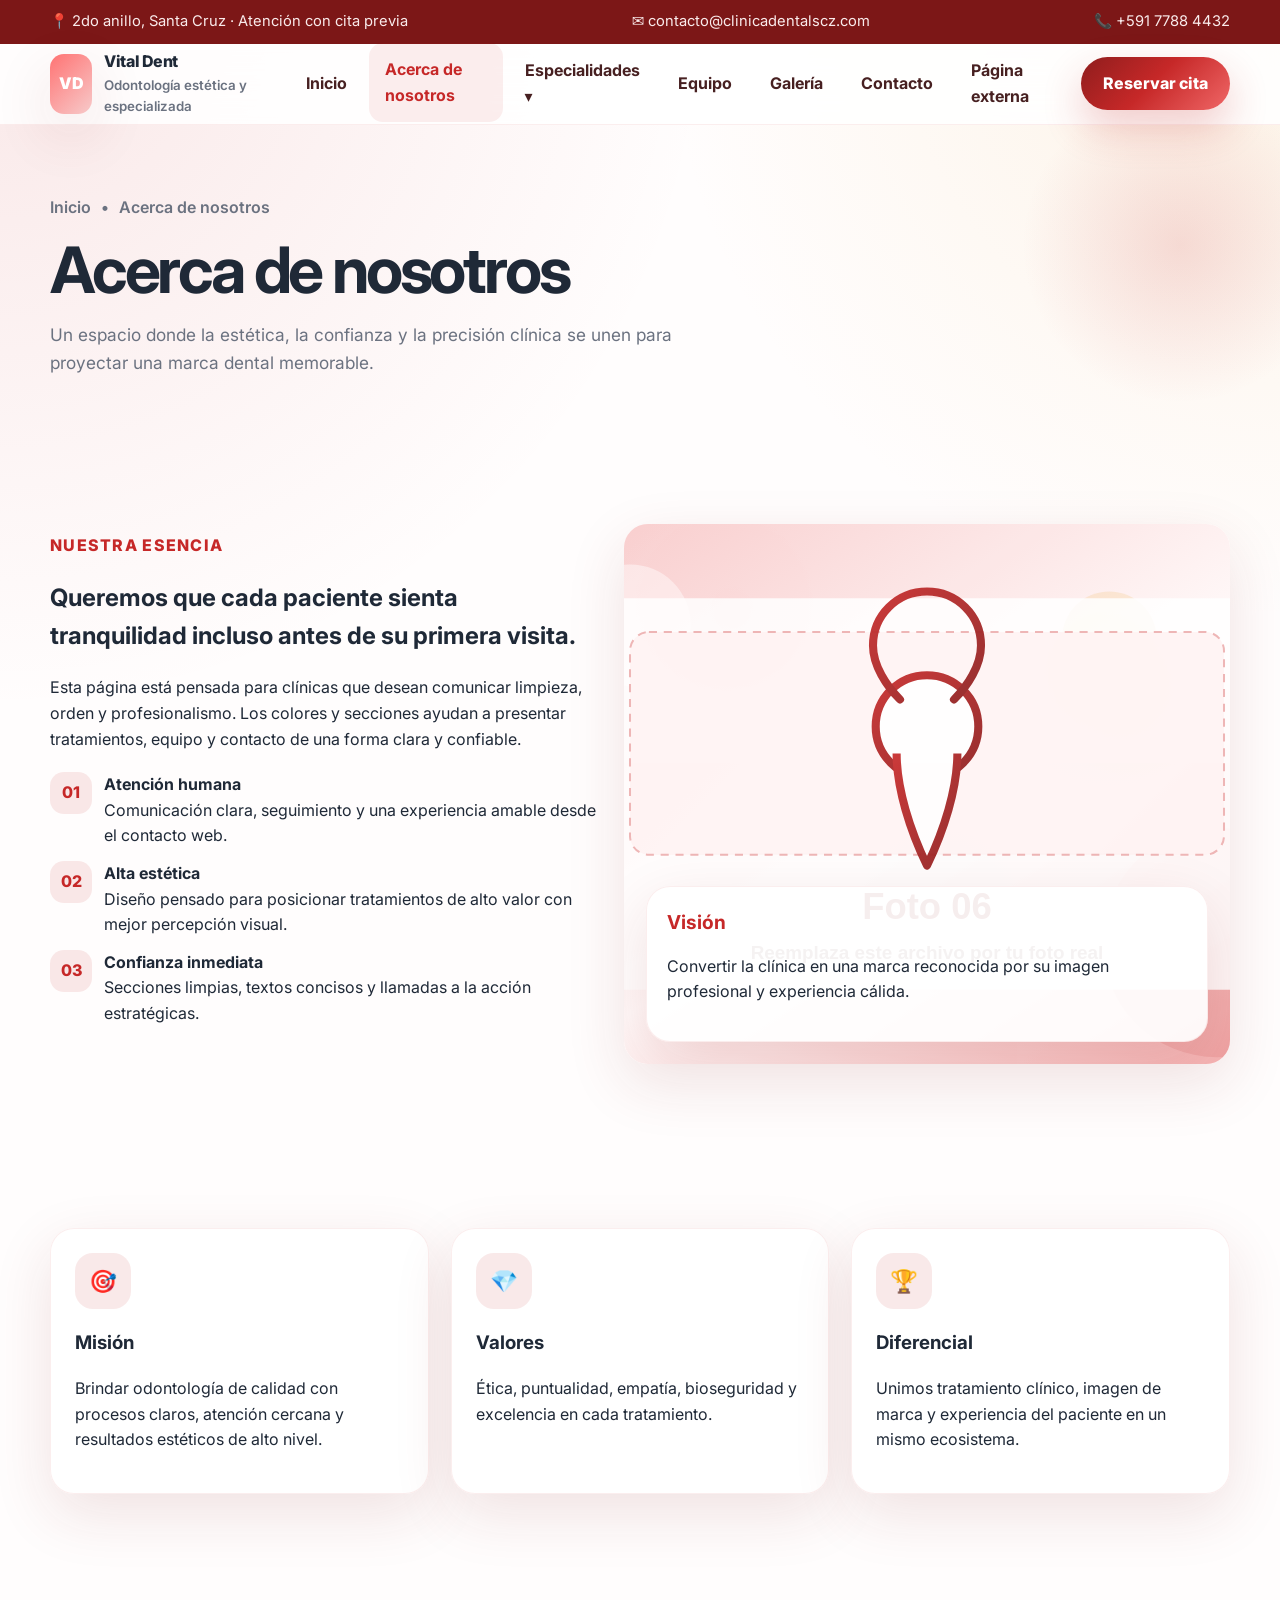
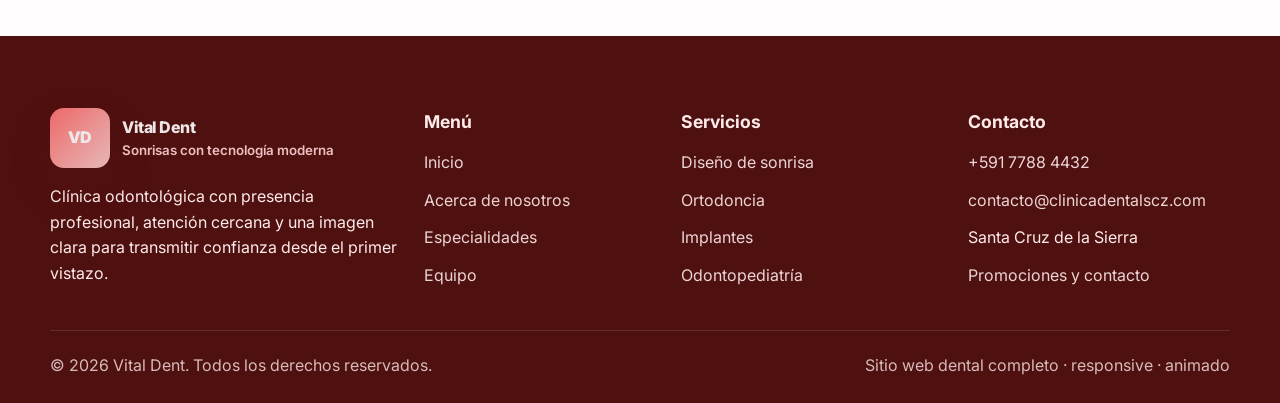
==== acerca.html @ 7fe722c0 "Add files via upload" ====
<!doctype html>
<html lang="es">
<head>
  <meta charset="UTF-8">
  <meta name="viewport" content="width=device-width, initial-scale=1.0">
  <title>Vital Dent | Acerca de nosotros</title>
  <meta name="description" content="Sitio web odontológico profesional con diseño moderno, animaciones, menú desplegable y secciones informativas.">
  <link rel="preconnect" href="https://fonts.googleapis.com">
  <link rel="preconnect" href="https://fonts.gstatic.com" crossorigin>
  <link href="https://fonts.googleapis.com/css2?family=Inter:wght@400;500;600;700;800;900&display=swap" rel="stylesheet">
  <link rel="stylesheet" href="assets/css/styles.css">
</head>
<body>

<!-- Barra superior con dirección, correo y teléfono -->
<header class="topbar">
  <div class="container">
    <div class="topbar-item">📍 2do anillo, Santa Cruz · Atención con cita previa</div>
    <div class="topbar-item">✉️ contacto@clinicadentalscz.com</div>
    <div class="topbar-item">📞 +591 7788 4432</div>
  </div>
</header>

<!-- Menú principal con dropdown de especialidades -->
<nav class="navbar">
  <div class="container">
    <a class="logo" href="index.html">
      <span class="logo-mark">VD</span>
      <span>Vital Dent <small>Odontología estética y especializada</small></span>
    </a>
    <ul class="nav-links" data-nav>
      <li><a href="index.html" class="">Inicio</a></li>
      <li><a href="acerca.html" class="active">Acerca de nosotros</a></li>
      <li class="dropdown">
        <a href="especialidades.html" class="drop-toggle " data-dropdown-toggle>Especialidades ▾</a>
        <div class="dropdown-menu">
          <a href="especialidades.html#estetica">Estética dental</a>
          <a href="especialidades.html#ortodoncia">Ortodoncia</a>
          <a href="especialidades.html#implantologia">Implantología</a>
          <a href="especialidades.html#odontopediatria">Odontopediatría</a>
        </div>
      </li>
      <li><a href="equipo.html" class="">Equipo</a></li>
      <li><a href="galeria.html" class="">Galería</a></li>
      <li><a href="contacto.html" class="">Contacto</a></li>
      <li><a href="externa.html" class="">Página externa</a></li>
    </ul>
    <a class="btn btn-primary nav-cta" href="contacto.html">Reservar cita</a>
    <button class="menu-btn" data-menu-toggle aria-label="Abrir menú" aria-expanded="false">
      <span></span><span></span><span></span>
    </button>
  </div>
</nav>

<!-- Encabezado interno de la página -->
<section class="page-hero">
  <div class="container reveal">
    <div class="breadcrumbs"><span>Inicio</span><span>•</span><span>Acerca de nosotros</span></div>
    <h1>Acerca de nosotros</h1>
    <p>Un espacio donde la estética, la confianza y la precisión clínica se unen para proyectar una marca dental memorable.</p>
  </div>
</section>
<!-- Sección principal de contenido -->
<section class="section">
  <div class="container about-grid">
    <div class="reveal">
      <div class="eyebrow">Nuestra esencia</div>
      <h2>Queremos que cada paciente sienta tranquilidad incluso antes de su primera visita.</h2>
      <p>Esta página está pensada para clínicas que desean comunicar limpieza, orden y profesionalismo. Los colores y secciones ayudan a presentar tratamientos, equipo y contacto de una forma clara y confiable.</p>
      <div class="feature-list">
        <div class="feature-item"><div class="tick">01</div><div><strong>Atención humana</strong><br>Comunicación clara, seguimiento y una experiencia amable desde el contacto web.</div></div>
        <div class="feature-item"><div class="tick">02</div><div><strong>Alta estética</strong><br>Diseño pensado para posicionar tratamientos de alto valor con mejor percepción visual.</div></div>
        <div class="feature-item"><div class="tick">03</div><div><strong>Confianza inmediata</strong><br>Secciones limpias, textos concisos y llamadas a la acción estratégicas.</div></div>
      </div>
    </div>
    <div class="about-visual reveal">
      <div class="about-shape">
        <!-- Aqui cambias la foto 06: puedes poner una foto del consultorio o del equipo -->
        <img src="assets/img/foto-06.svg" alt="aqui foto 6" class="about-photo">
      </div>
      <div class="info-panel">
        <strong style="font-size:1.2rem; color:var(--primary);">Visión</strong>
        <p>Convertir la clínica en una marca reconocida por su imagen profesional y experiencia cálida.</p>
      </div>
    </div>
  </div>
</section>
<!-- Sección principal de contenido -->
<section class="section">
  <div class="container cards-grid">
    <article class="card reveal">
      <div class="icon-bubble">🎯</div>
      <h3>Misión</h3>
      <p>Brindar odontología de calidad con procesos claros, atención cercana y resultados estéticos de alto nivel.</p>
    </article>
    <article class="card reveal">
      <div class="icon-bubble">💎</div>
      <h3>Valores</h3>
      <p>Ética, puntualidad, empatía, bioseguridad y excelencia en cada tratamiento.</p>
    </article>
    <article class="card reveal">
      <div class="icon-bubble">🏆</div>
      <h3>Diferencial</h3>
      <p>Unimos tratamiento clínico, imagen de marca y experiencia del paciente en un mismo ecosistema.</p>
    </article>
  </div>
</section>


<!-- Pie de página con enlaces rápidos y contacto -->
<footer class="footer">
  <div class="container footer-grid">
    <div>
      <a class="logo" href="index.html" style="color:white;">
        <span class="logo-mark">VD</span>
        <span>Vital Dent <small style="color:#ffd3d3;">Sonrisas con tecnología moderna</small></span>
      </a>
      <p>Clínica odontológica con presencia profesional, atención cercana y una imagen clara para transmitir confianza desde el primer vistazo.</p>
    </div>
    <div>
      <h4>Menú</h4>
      <ul>
        <li><a href="index.html">Inicio</a></li>
        <li><a href="acerca.html">Acerca de nosotros</a></li>
        <li><a href="especialidades.html">Especialidades</a></li>
        <li><a href="equipo.html">Equipo</a></li>
      </ul>
    </div>
    <div>
      <h4>Servicios</h4>
      <ul>
        <li><a href="especialidades.html#estetica">Diseño de sonrisa</a></li>
        <li><a href="especialidades.html#ortodoncia">Ortodoncia</a></li>
        <li><a href="especialidades.html#implantologia">Implantes</a></li>
        <li><a href="especialidades.html#odontopediatria">Odontopediatría</a></li>
      </ul>
    </div>
    <div>
      <h4>Contacto</h4>
      <ul>
        <li><a href="tel:+59177884432">+591 7788 4432</a></li>
        <li><a href="mailto:contacto@clinicadentalscz.com">contacto@clinicadentalscz.com</a></li>
        <li>Santa Cruz de la Sierra</li>
        <li><a href="externa.html">Promociones y contacto</a></li>
      </ul>
    </div>
  </div>
  <div class="container footer-note">
    <span>© <span data-year></span> Vital Dent. Todos los derechos reservados.</span>
    <span>Sitio web dental completo · responsive · animado</span>
  </div>
</footer>

<!-- Script de menú móvil, dropdown y animaciones al hacer scroll -->
<script src="assets/js/main.js"></script>

</body>
</html>
---- assets/css/styles.css ----
/* Variables globales de color, sombras y medidas */
:root {
  --primary: #c62828; /* color principal rojo */
  --primary-dark: #8e1d1d; /* rojo más intenso para contraste */
  --secondary: #fff7f7; /* tono suave de apoyo */
  --accent: #f6c7c7; /* tono decorativo para detalles */
  --gold: #f0c27a; /* acento cálido para balance visual */
  --text: #1f2937; /* color base del texto */
  --muted: #6b7280; /* texto secundario */
  --white: #ffffff; /* blanco reutilizable */
  --shadow: 0 20px 60px rgba(131, 36, 36, 0.12); /* sombra principal de tarjetas */
  --radius: 24px; /* radio grande de bordes */
  --radius-sm: 16px; /* radio pequeño de bordes */
  --container: 1180px; /* ancho máximo del contenido */
  --gradient: linear-gradient(135deg, #8f1d1d 0%, #c62828 48%, #f06767 100%); /* degradado principal del sitio */
}

/* Hace que padding y borde no agranden el ancho real */
* { box-sizing: border-box; }
html { scroll-behavior: smooth; }
/* Base global del sitio */
body {
  margin: 0; /* elimina margen por defecto */
  font-family: Inter, ui-sans-serif, system-ui, -apple-system, BlinkMacSystemFont, "Segoe UI", sans-serif; /* define la tipografía general */
  color: var(--text); /* aplica color base del texto */
  background:
    radial-gradient(circle at top right, rgba(240, 194, 122, 0.18), transparent 26%),
    radial-gradient(circle at top left, rgba(198, 40, 40, 0.10), transparent 30%),
    #fffdfd;
  line-height: 1.6; /* mejora la lectura del contenido */
}
img { max-width: 100%; display: block; }
a { color: inherit; text-decoration: none; }
.container { width: min(calc(100% - 32px), var(--container)); margin-inline: auto; }
/* Barra superior con datos rápidos */
.topbar {
  background: #7c1717;
  color: #fff4f4;
  font-size: 0.92rem; /* controla el tamaño del texto */
}
.topbar .container,
.navbar .container,
.hero-grid,
.footer-grid,
.contact-grid,
.about-grid,
.team-grid,
.gallery-grid,
.cards-grid,
.stats-grid,
.specialties-grid,
.pricing-grid,
.external-grid {
  display: grid; /* activa grid para organizar columnas o filas */
}
.topbar .container {
  grid-template-columns: repeat(3, max-content); /* define cuántas columnas usa el grid */
  justify-content: space-between; /* separa los bloques hacia los extremos */
  align-items: center; /* centra elementos verticalmente */
  gap: 18px; /* separación entre elementos */
  padding: 10px 0; /* espacio interno */
}
.topbar-item {
  display: inline-flex; /* flex en línea para iconos y textos */
  align-items: center; /* centra elementos verticalmente */
  gap: 10px; /* separación entre elementos */
  opacity: 0.96; /* controla la transparencia */
}
.badge {
  display: inline-flex; /* flex en línea para iconos y textos */
  align-items: center; /* centra elementos verticalmente */
  gap: 8px; /* separación entre elementos */
  padding: 9px 14px; /* espacio interno */
  border-radius: 999px; /* redondea las esquinas */
  background: rgba(255,255,255,0.18);
  backdrop-filter: blur(8px);
  font-size: 0.88rem; /* controla el tamaño del texto */
}
/* Menú principal fijo arriba */
.navbar {
  position: sticky; /* mantiene el elemento pegado al top */
  top: 0; /* lo pega en la parte superior */
  z-index: 50; /* pone el menú por encima del resto */
  background: rgba(255,255,255,0.88); /* fondo semitransparente del menú */
  backdrop-filter: blur(18px); /* desenfoca el fondo detrás del menú */
  border-bottom: 1px solid rgba(198, 40, 40, 0.08);
}
.navbar .container {
  grid-template-columns: 220px 1fr auto; /* define cuántas columnas usa el grid */
  align-items: center; /* centra elementos verticalmente */
  gap: 20px; /* separación entre elementos */
  min-height: 80px; /* asegura una altura mínima */
}
.logo {
  display: inline-flex; /* flex en línea para iconos y textos */
  align-items: center; /* centra elementos verticalmente */
  gap: 12px; /* separación entre elementos */
  font-weight: 800;
  letter-spacing: -0.03em;
}
.logo-mark {
  width: 60px;
  height: 60px;
  border-radius: 14px; /* redondea las esquinas */
  background: linear-gradient(135deg, #ff7373, #f7caca); /* usa el degradado rojo principal */
  display: grid; /* activa grid para organizar columnas o filas */
  place-items: center;
  color: white;
  font-weight: 900;
  box-shadow: var(--shadow); /* agrega profundidad visual */
}
.logo small { display: block; color: var(--muted); font-weight: 600; letter-spacing: 0; }
.nav-links {
  display: flex; /* activa flex para alinear elementos */
  align-items: center; /* centra elementos verticalmente */
  justify-content: center; /* centra elementos horizontalmente */
  gap: 6px; /* separación entre elementos */
  list-style: none;
  padding: 0; /* espacio interno */
  margin: 0; /* elimina margen por defecto */
}
.nav-links > li { position: relative; }
.nav-links > li > a,
.drop-toggle {
  display: inline-flex; /* flex en línea para iconos y textos */
  align-items: center; /* centra elementos verticalmente */
  gap: 8px; /* separación entre elementos */
  padding: 14px 16px; /* espacio interno */
  border-radius: 14px; /* redondea las esquinas */
  font-weight: 700;
  color: #472021;
  transition: transform .25s ease, background .25s ease, color .25s ease; /* suaviza cambios visuales */
}
.nav-links > li > a:hover,
.drop-toggle:hover,
.nav-links > li > a.active {
  background: rgba(198,40,40,0.08);
  color: var(--primary);
  transform: translateY(-1px); /* mueve o escala elementos */
}
.dropdown-menu {
  position: absolute; /* posiciona el elemento libremente */
  left: 0;
  top: calc(100% + 10px);
  min-width: 250px;
  background: rgba(255,255,255,0.96);
  border: 1px solid rgba(198,40,40,0.08);
  border-radius: 18px; /* redondea las esquinas */
  box-shadow: var(--shadow); /* agrega profundidad visual */
  padding: 12px; /* espacio interno */
  display: none;
}
.dropdown:hover .dropdown-menu,
.dropdown:focus-within .dropdown-menu { display: block; }
.dropdown-menu a {
  display: block; /* convierte el elemento en bloque */
  padding: 12px 14px; /* espacio interno */
  border-radius: 12px; /* redondea las esquinas */
  color: #4b2525;
  font-weight: 600;
}
.dropdown-menu a:hover { background: rgba(198,40,40,0.08); color: var(--primary); }
.btn,
button.btn {
  display: inline-flex; /* flex en línea para iconos y textos */
  align-items: center; /* centra elementos verticalmente */
  justify-content: center; /* centra elementos horizontalmente */
  gap: 10px; /* separación entre elementos */
  border: 0; /* quita el borde por defecto */
  cursor: pointer; /* muestra mano al pasar sobre el botón */
  border-radius: 999px; /* redondea las esquinas */
  padding: 14px 22px; /* espacio interno */
  font-weight: 800;
  transition: transform .25s ease, box-shadow .25s ease, background .25s ease; /* suaviza cambios visuales */
}
.btn:hover { transform: translateY(-2px); }
.btn-primary {
  background: var(--gradient); /* usa el degradado rojo principal */
  color: white;
  box-shadow: 0 18px 40px rgba(198,40,40,0.24); /* agrega profundidad visual */
}
.btn-outline {
  background: white;
  color: var(--primary);
  border: 1px solid rgba(198,40,40,0.16);
}
.menu-btn {
  display: none;
  background: transparent;
  border: 0; /* quita el borde por defecto */
  width: 46px;
  height: 46px;
  border-radius: 14px; /* redondea las esquinas */
}
.menu-btn span {
  display: block; /* convierte el elemento en bloque */
  width: 24px;
  height: 2px;
  background: #641717;
  margin: 5px auto;
  transition: .25s ease; /* suaviza cambios visuales */
}
/* Portada de inicio */
.hero {
  position: relative; /* crea referencia para elementos absolutos */
  overflow: hidden; /* oculta lo que sobresale */
  padding: 58px 0 80px; /* espacio interno */
}
.hero::before {
  content: "";
  position: absolute; /* posiciona el elemento libremente */
  inset: auto -10% -20% auto;
  width: 420px;
  height: 420px;
  background: radial-gradient(circle, rgba(198,40,40,0.16), transparent 70%);
  pointer-events: none;
}
.hero-grid {
  grid-template-columns: 1.08fr .92fr; /* define cuántas columnas usa el grid */
  gap: 36px; /* separación entre elementos */
  align-items: center; /* centra elementos verticalmente */
}
.hero-copy h1,
.page-hero h1 {
  font-size: clamp(2.3rem, 5vw, 4.7rem); /* controla el tamaño del texto */
  line-height: 1.05;
  margin: 16px 0 18px;
  letter-spacing: -0.05em;
}
.eyebrow {
  color: var(--primary);
  font-weight: 800;
  letter-spacing: .08em;
  text-transform: uppercase;
}
.hero-copy p,
.page-hero p {
  color: var(--muted);
  font-size: 1.08rem; /* controla el tamaño del texto */
  max-width: 62ch;
}
.hero-actions {
  display: flex; /* activa flex para alinear elementos */
  flex-wrap: wrap;
  gap: 14px; /* separación entre elementos */
  margin: 28px 0 34px;
}
.mini-reviews {
  display: flex; /* activa flex para alinear elementos */
  flex-wrap: wrap;
  gap: 14px; /* separación entre elementos */
}
.mini-card {
  background: rgba(255,255,255,0.86);
  border: 1px solid rgba(198,40,40,0.08);
  box-shadow: var(--shadow); /* agrega profundidad visual */
  padding: 16px 18px; /* espacio interno */
  border-radius: 18px; /* redondea las esquinas */
  min-width: 180px;
}
.mini-card strong { font-size: 1.2rem; display: block; }
.hero-visual {
  position: relative; /* crea referencia para elementos absolutos */
  min-height: 590px; /* asegura una altura mínima */
}
.visual-card,
.floating-card,
.info-panel,
.card,
.contact-card,
.team-card,
.gallery-card,
.price-card,
.external-card {
  background: rgba(255,255,255,0.92);
  border: 1px solid rgba(198,40,40,0.08);
  box-shadow: var(--shadow); /* agrega profundidad visual */
  border-radius: var(--radius); /* redondea las esquinas */
}
/* Tarjeta grande de la imagen principal */
.visual-card {
  position: absolute; /* posiciona el elemento libremente */
  inset: 44px 0 0 52px;
  overflow: hidden; /* oculta lo que sobresale */
}
/* Fondo de la imagen principal */
.mock-photo {
  width: 100%; /* ocupa todo el ancho disponible */
  height: 100%; /* ocupa toda la altura disponible */
  min-height: 520px; /* asegura una altura mínima */
  background:
   linear-gradient(180deg, rgba(255,255,255,.16), rgba(255,255,255,0)),
   radial-gradient(circle at 20% 18%, rgba(255,255,255,.8), transparent 20%),
   linear-gradient(135deg, #fbd9d9 0%, #fff 45%, #f8b6b6 100%);
  position: relative; /* crea referencia para elementos absolutos */
}
.mock-photo::before,
.mock-photo::after {
  content: "";
  position: absolute; /* posiciona el elemento libremente */
  border-radius: 50%; /* redondea las esquinas */
  background: rgba(198, 40, 40, 0.11);
}
.mock-photo::before { width: 180px; height: 180px; top: 52px; left: 48px; }
.mock-photo::after { width: 280px; height: 280px; right: 20px; bottom: 10px; }
.hero-photo {
  position: absolute; /* posiciona el elemento libremente */
  inset: 0;
  width: 100%; /* ocupa todo el ancho disponible */
  height: 100%; /* ocupa toda la altura disponible */
  object-fit: cover; /* recorta la imagen sin deformarla */
  filter: saturate(1.02) contrast(1.02);
}
.about-photo,
.image-top img {
  position: absolute; /* posiciona el elemento libremente */
  inset: 0;
  width: 100%; /* ocupa todo el ancho disponible */
  height: 100%; /* ocupa toda la altura disponible */
  object-fit: cover; /* recorta la imagen sin deformarla */
}
.about-photo {
  opacity: 0.96; /* controla la transparencia */
}
.image-top img {
  z-index: 1;
}
.image-top::before,
.image-top::after {
  z-index: 2;
}

.floating-card {
  position: absolute; /* posiciona el elemento libremente */
  padding: 18px; /* espacio interno */
  animation: float 4.8s ease-in-out infinite;
}
.floating-card.top-right { right: 10px; top: 10px; width: 220px; }
.floating-card.bottom-left { left: 0; bottom: 16px; width: 250px; animation-delay: -2s; }
.floating-card strong { display: block; margin-bottom: 6px; color: var(--primary); }
/* Espaciado general entre secciones */
.section {
  padding: 82px 0; /* espacio interno */
}
.section-head {
  text-align: center;
  max-width: 780px;
  margin: 0 auto 34px;
}
.section-head h2 { font-size: clamp(1.8rem, 3vw, 3rem); line-height: 1.08; margin: 10px 0 14px; letter-spacing: -0.04em; }
.section-head p { color: var(--muted); }
.cards-grid {
  grid-template-columns: repeat(3, minmax(0, 1fr)); /* define cuántas columnas usa el grid */
  gap: 22px; /* separación entre elementos */
}
.card {
  padding: 24px; /* espacio interno */
  transition: transform .28s ease, box-shadow .28s ease; /* suaviza cambios visuales */
}
.card:hover,
.team-card:hover,
.gallery-card:hover,
.price-card:hover,
.contact-card:hover,
.external-card:hover {
  transform: translateY(-8px); /* mueve o escala elementos */
  box-shadow: 0 22px 60px rgba(131, 36, 36, 0.17); /* agrega profundidad visual */
}
.icon-bubble {
  width: 56px;
  height: 56px;
  display: grid; /* activa grid para organizar columnas o filas */
  place-items: center;
  border-radius: 18px; /* redondea las esquinas */
  background: rgba(198,40,40,0.1);
  color: var(--primary);
  font-size: 1.4rem; /* controla el tamaño del texto */
  margin-bottom: 16px;
}
.stats {
  padding-top: 0;
}
.stats-grid {
  display: flex;
  flex-wrap: wrap;
  justify-content: center; /* centra horizontalmente */
  gap: 18px;
}
.stat {
  width: 240px; /* ancho fijo o semi fijo de cada tarjeta */
  padding: 26px;
  text-align: center;
  background: white;
  border-radius: 22px;
  border: 1px solid rgba(198,40,40,.08);
  box-shadow: var(--shadow);
}
.stat strong { font-size: clamp(1.8rem, 4vw, 2.7rem); color: var(--primary); display: block; }
.about-grid {
  grid-template-columns: .95fr 1.05fr; /* define cuántas columnas usa el grid */
  gap: 26px; /* separación entre elementos */
  align-items: center; /* centra elementos verticalmente */
}
/* Bloque visual de la sección nosotros */
.about-visual {
  position: relative; /* crea referencia para elementos absolutos */
  min-height: 540px; /* asegura una altura mínima */
  border-radius: var(--radius); /* redondea las esquinas */
  overflow: hidden; /* oculta lo que sobresale */
  background: linear-gradient(135deg, #ffe7e7 0%, #fff 58%, #ffd8d8 100%);
  box-shadow: var(--shadow); /* agrega profundidad visual */
}
.about-shape {
  position: absolute; /* posiciona el elemento libremente */
  inset: 0;
  background:
    radial-gradient(circle at 18% 16%, rgba(198,40,40,.18), transparent 15%),
    radial-gradient(circle at 80% 28%, rgba(240,194,122,.33), transparent 18%),
    radial-gradient(circle at 52% 72%, rgba(198,40,40,.10), transparent 17%);
}
.info-panel {
  position: absolute; /* posiciona el elemento libremente */
  left: 22px;
  right: 22px;
  bottom: 22px;
  padding: 20px; /* espacio interno */
}
.feature-list {
  display: grid; /* activa grid para organizar columnas o filas */
  gap: 12px; /* separación entre elementos */
  margin: 20px 0 28px;
}
.feature-item {
  display: grid; /* activa grid para organizar columnas o filas */
  grid-template-columns: 42px 1fr; /* define cuántas columnas usa el grid */
  gap: 12px; /* separación entre elementos */
  align-items: start;
}
.tick {
  width: 42px;
  height: 42px;
  border-radius: 14px; /* redondea las esquinas */
  display: grid; /* activa grid para organizar columnas o filas */
  place-items: center;
  background: rgba(198,40,40,0.1);
  color: var(--primary);
  font-weight: 800;
}
.team-grid,
.gallery-grid,
.specialties-grid,
.pricing-grid,
.external-grid {
  grid-template-columns: repeat(3, minmax(0, 1fr)); /* define cuántas columnas usa el grid */
  gap: 22px; /* separación entre elementos */
}
.team-card,
.gallery-card,
.price-card,
.contact-card,
.external-card {
  overflow: hidden; /* oculta lo que sobresale */
}
/* Área superior para las fotos de cards */
.image-top {
  height: 240px;
  background: linear-gradient(135deg, #f6b0b0, #fff0f0 40%, #ffd9d9);
  position: relative; /* crea referencia para elementos absolutos */
}
.image-top::before,
.image-top::after {
  content: "";
  position: absolute; /* posiciona el elemento libremente */
  border-radius: 50%; /* redondea las esquinas */
}
.image-top::before { width: 120px; height: 120px; background: rgba(255,255,255,0.5); left: 20px; top: 20px; }
.image-top::after { width: 180px; height: 180px; background: rgba(198,40,40,0.12); right: 12px; bottom: -20px; }
.image-top .emoji {
  position: absolute; /* posiciona el elemento libremente */
  inset: 50% auto auto 50%;
  transform: translate(-50%, -50%); /* mueve o escala elementos */
  font-size: 5rem; /* controla el tamaño del texto */
}
.team-content,
.gallery-content,
.price-content,
.contact-content,
.external-content { padding: 24px; }
.tag-row {
  display: flex; /* activa flex para alinear elementos */
  flex-wrap: wrap;
  gap: 8px; /* separación entre elementos */
  margin-top: 12px;
}
.tag {
  padding: 8px 12px; /* espacio interno */
  border-radius: 999px; /* redondea las esquinas */
  background: rgba(198,40,40,0.09);
  color: var(--primary);
  font-size: 0.88rem; /* controla el tamaño del texto */
  font-weight: 700;
}
.gallery-card .image-top { height: 280px; }
.gallery-card:nth-child(2n) .image-top { background: linear-gradient(135deg, #ffd6d6, #fff, #ffefef); }
.gallery-card:nth-child(3n) .image-top { background: linear-gradient(135deg, #fff3e0, #fff, #ffe0e0); }
/* Divide formulario y mapa en dos columnas */
.contact-grid { grid-template-columns: .95fr 1.05fr; gap: 24px; }
.contact-card { padding: 28px; }
.contact-list { display: grid; gap: 16px; margin: 24px 0; }
.contact-item { display: grid; grid-template-columns: 52px 1fr; gap: 14px; align-items: center; }
.map-embed {
  border: 0; /* quita el borde por defecto */
  width: 100%; /* ocupa todo el ancho disponible */
  min-height: 100%; /* asegura una altura mínima */
  border-radius: var(--radius); /* redondea las esquinas */
  box-shadow: var(--shadow); /* agrega profundidad visual */
}
.form-grid {
  display: grid; /* activa grid para organizar columnas o filas */
  grid-template-columns: 1fr 1fr; /* define cuántas columnas usa el grid */
  gap: 14px; /* separación entre elementos */
}
.form-grid .full { grid-column: 1 / -1; }
.input {
  width: 100%; /* ocupa todo el ancho disponible */
  border: 1px solid rgba(198,40,40,0.14);
  border-radius: 16px; /* redondea las esquinas */
  padding: 15px 16px; /* espacio interno */
  font: inherit;
  background: white;
}
.input:focus {
  outline: none;
  border-color: rgba(198,40,40,0.52);
  box-shadow: 0 0 0 4px rgba(198,40,40,0.1); /* agrega profundidad visual */
}
/* Encabezado de páginas internas */
.page-hero {
  padding: 70px 0 48px; /* espacio interno */
  position: relative; /* crea referencia para elementos absolutos */
  overflow: hidden; /* oculta lo que sobresale */
}
.page-hero::after {
  content: "";
  position: absolute; /* posiciona el elemento libremente */
  width: 320px;
  height: 320px;
  right: -60px;
  top: -40px;
  border-radius: 50%; /* redondea las esquinas */
  background: radial-gradient(circle, rgba(198,40,40,.14), transparent 70%);
}
.breadcrumbs {
  display: flex; /* activa flex para alinear elementos */
  gap: 10px; /* separación entre elementos */
  flex-wrap: wrap;
  color: var(--muted);
  font-weight: 600;
}
/* Pie de página */
.footer {
  padding: 72px 0 24px; /* espacio interno */
  background: #4f1010;
  color: #ffeaea;
  margin-top: 60px;
}
.footer-grid {
  grid-template-columns: 1.2fr .8fr .9fr .9fr; /* define cuántas columnas usa el grid */
  gap: 24px; /* separación entre elementos */
}
.footer h4 { margin: 0 0 14px; font-size: 1.1rem; }
.footer a { color: #ffeaea; opacity: .9; }
.footer a:hover { opacity: 1; color: white; }
.footer ul { list-style: none; padding: 0; margin: 0; display: grid; gap: 12px; }
.footer-note {
  margin-top: 28px;
  padding-top: 22px;
  border-top: 1px solid rgba(255,255,255,0.12);
  color: rgba(255,234,234,0.78);
  display: flex; /* activa flex para alinear elementos */
  justify-content: space-between; /* separa los bloques hacia los extremos */
  gap: 14px; /* separación entre elementos */
  flex-wrap: wrap;
}
/* Estado inicial antes de animar al hacer scroll */
.reveal {
  opacity: 0; /* controla la transparencia */
  transform: translateY(28px); /* mueve o escala elementos */
  transition: opacity .7s ease, transform .7s ease; /* suaviza cambios visuales */
}
.reveal.visible {
  opacity: 1; /* controla la transparencia */
  transform: translateY(0); /* mueve o escala elementos */
}
@keyframes float {
  0%,100% { transform: translateY(0); }
  50% { transform: translateY(-12px); }
}
/* Ajustes para tablet y pantallas medianas */
@media (max-width: 1040px) {
  .hero-grid,
  .about-grid,
  .contact-grid,
  .footer-grid,
  .cards-grid,
  .stats-grid,
  .team-grid,
  .gallery-grid,
  .specialties-grid,
  .pricing-grid,
  .external-grid {
    grid-template-columns: 1fr 1fr; /* define cuántas columnas usa el grid */
  }
  .hero-grid,
  .about-grid,
  .contact-grid { grid-template-columns: 1fr; }
  .hero-visual { min-height: 520px; }
  .visual-card { inset: 34px 20px 0 20px; }
  .navbar .container {
    grid-template-columns: 1fr auto auto; /* define cuántas columnas usa el grid */
  }
  .nav-links {
    position: fixed; /* fija el elemento a la ventana */
    top: 80px;
    left: 16px;
    right: 16px;
    background: rgba(255,255,255,0.98);
    border: 1px solid rgba(198,40,40,.08);
    border-radius: 22px; /* redondea las esquinas */
    box-shadow: var(--shadow); /* agrega profundidad visual */
    flex-direction: column;
    align-items: stretch;
    padding: 16px; /* espacio interno */
    display: none;
  }
  .nav-links.open { display: flex; }
  .nav-links > li > a,
  .drop-toggle { width: 100%; justify-content: space-between; }
  .dropdown-menu {
    position: static;
    display: none;
    box-shadow: none; /* agrega profundidad visual */
    border: 0; /* quita el borde por defecto */
    background: rgba(198,40,40,0.04);
    margin-top: 8px;
  }
  .dropdown.open .dropdown-menu { display: block; }
  .menu-btn { display: inline-block; }
  .nav-cta { display: none; }
}
/* Ajustes para celular */
@media (max-width: 700px) {
  .topbar .container { grid-template-columns: 1fr; justify-content: start; }
  .cards-grid,
  .stats-grid,
  .team-grid,
  .gallery-grid,
  .specialties-grid,
  .pricing-grid,
  .external-grid,
  .footer-grid,
  .form-grid { grid-template-columns: 1fr; }
  .hero { padding-top: 36px; }
  .hero-copy h1,
  .page-hero h1 { font-size: clamp(2rem, 10vw, 3rem); }
  .hero-visual { min-height: 460px; }
  .floating-card.top-right,
  .floating-card.bottom-left { width: 200px; }
}
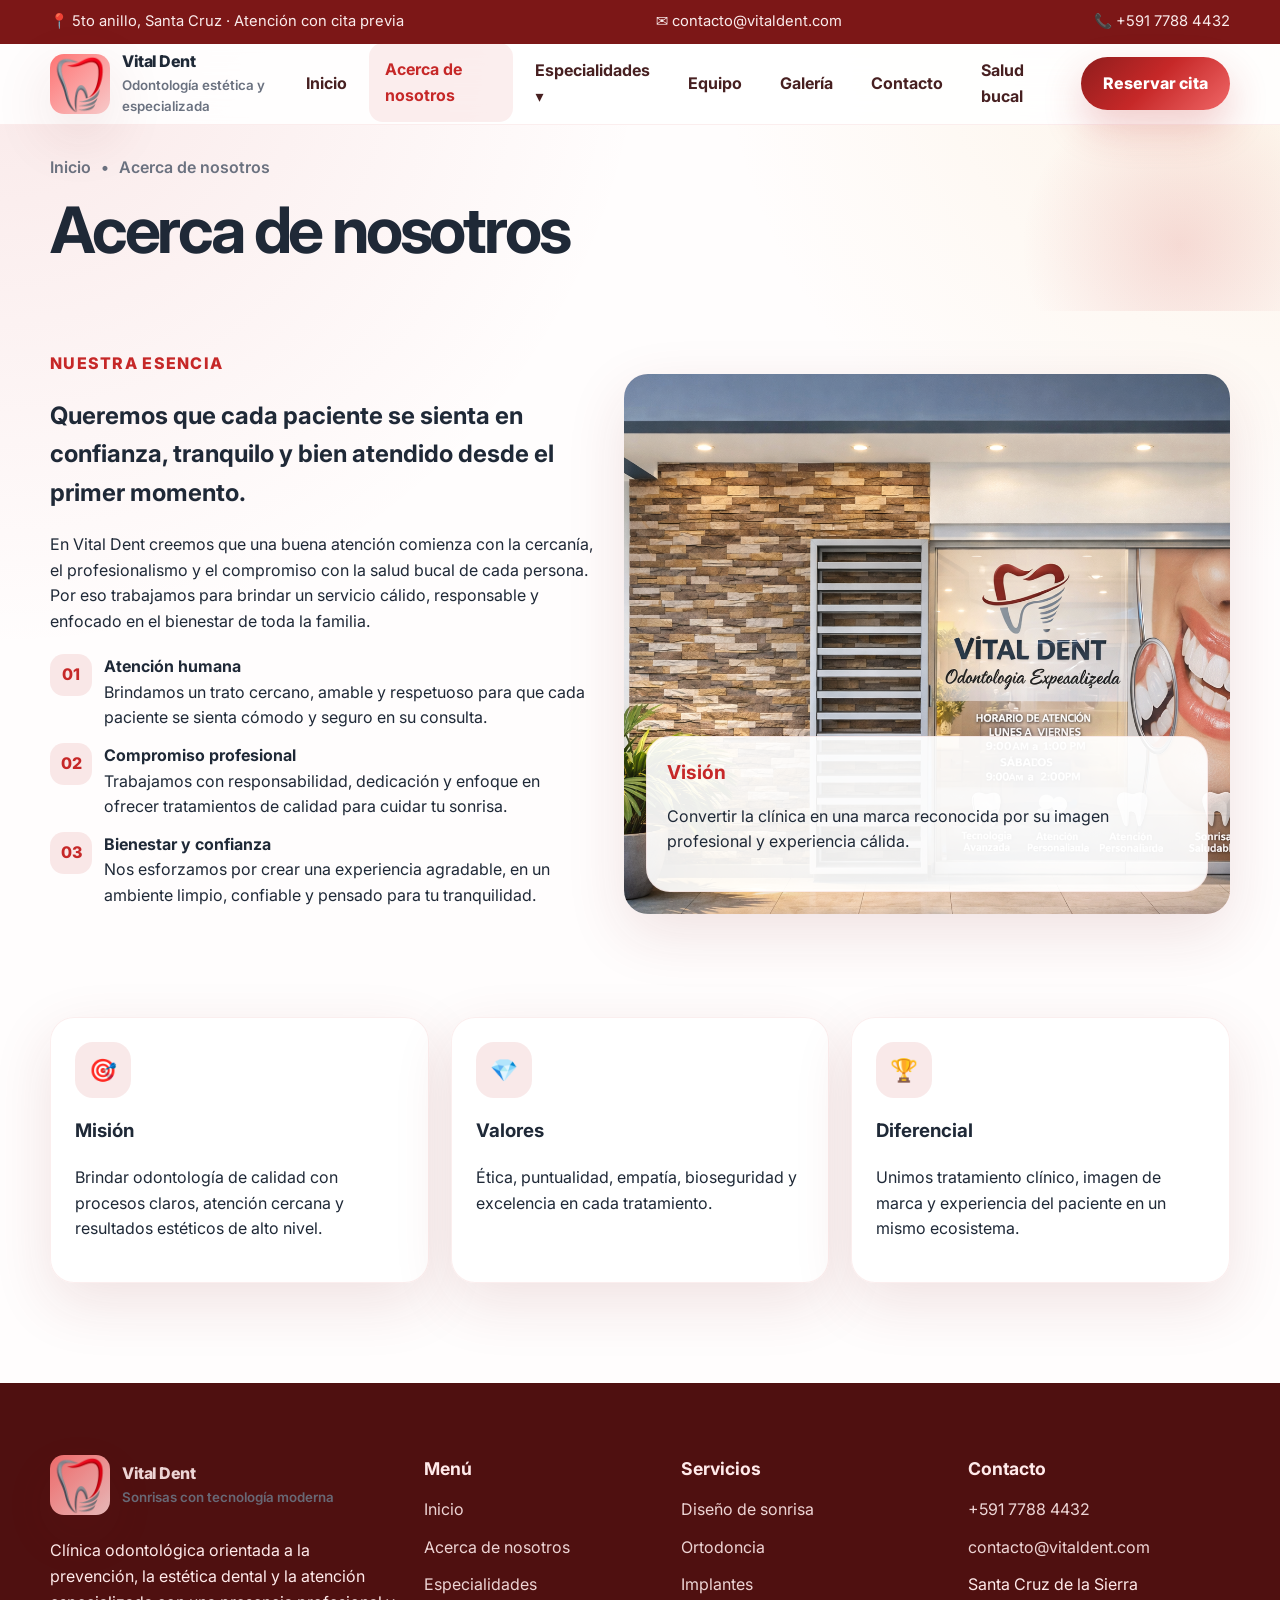
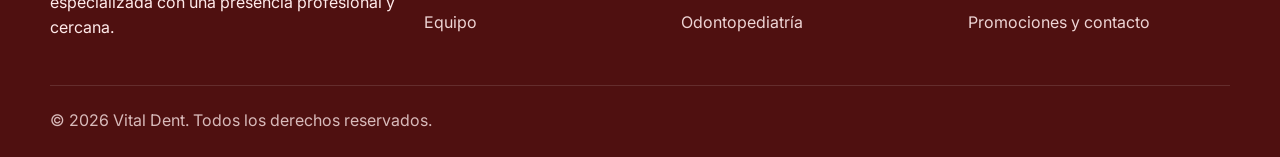
==== commit 76f01ad7: "Add files via upload" ====
--- a/acerca.html
+++ b/acerca.html
@@ -4,7 +4,7 @@
   <meta charset="UTF-8">
   <meta name="viewport" content="width=device-width, initial-scale=1.0">
   <title>Vital Dent | Acerca de nosotros</title>
-  <meta name="description" content="Sitio web odontológico profesional con diseño moderno, animaciones, menú desplegable y secciones informativas.">
+  <meta name="description" content="Sitio web odontológico">
   <link rel="preconnect" href="https://fonts.googleapis.com">
   <link rel="preconnect" href="https://fonts.gstatic.com" crossorigin>
   <link href="https://fonts.googleapis.com/css2?family=Inter:wght@400;500;600;700;800;900&display=swap" rel="stylesheet">
@@ -15,8 +15,8 @@
 <!-- Barra superior con dirección, correo y teléfono -->
 <header class="topbar">
   <div class="container">
-    <div class="topbar-item">📍 2do anillo, Santa Cruz · Atención con cita previa</div>
-    <div class="topbar-item">✉️ contacto@clinicadentalscz.com</div>
+    <div class="topbar-item">📍 5to anillo, Santa Cruz · Atención con cita previa</div>
+    <div class="topbar-item">✉️ contacto@vitaldent.com</div>
     <div class="topbar-item">📞 +591 7788 4432</div>
   </div>
 </header>
@@ -25,7 +25,7 @@
 <nav class="navbar">
   <div class="container">
     <a class="logo" href="index.html">
-      <span class="logo-mark">VD</span>
+      <img src="assets/img/logo.png" alt="Vital Dent" class="logo-mark">
       <span>Vital Dent <small>Odontología estética y especializada</small></span>
     </a>
     <ul class="nav-links" data-nav>
@@ -43,7 +43,7 @@
       <li><a href="equipo.html" class="">Equipo</a></li>
       <li><a href="galeria.html" class="">Galería</a></li>
       <li><a href="contacto.html" class="">Contacto</a></li>
-      <li><a href="externa.html" class="">Página externa</a></li>
+      <li><a href="https://www.who.int/health-topics/oral-health" class="">Salud bucal</a></li>
     </ul>
     <a class="btn btn-primary nav-cta" href="contacto.html">Reservar cita</a>
     <button class="menu-btn" data-menu-toggle aria-label="Abrir menú" aria-expanded="false">
@@ -57,7 +57,6 @@
   <div class="container reveal">
     <div class="breadcrumbs"><span>Inicio</span><span>•</span><span>Acerca de nosotros</span></div>
     <h1>Acerca de nosotros</h1>
-    <p>Un espacio donde la estética, la confianza y la precisión clínica se unen para proyectar una marca dental memorable.</p>
   </div>
 </section>
 <!-- Sección principal de contenido -->
@@ -65,21 +64,33 @@
   <div class="container about-grid">
     <div class="reveal">
       <div class="eyebrow">Nuestra esencia</div>
-      <h2>Queremos que cada paciente sienta tranquilidad incluso antes de su primera visita.</h2>
-      <p>Esta página está pensada para clínicas que desean comunicar limpieza, orden y profesionalismo. Los colores y secciones ayudan a presentar tratamientos, equipo y contacto de una forma clara y confiable.</p>
+      <h2>Queremos que cada paciente se sienta en confianza, tranquilo y bien atendido desde el primer momento.</h2>
+      <p>En Vital Dent creemos que una buena atención comienza con la cercanía, el profesionalismo y el compromiso con la salud bucal de cada persona. Por eso trabajamos para brindar un servicio cálido, responsable y enfocado en el bienestar de toda la familia.</p>
+
       <div class="feature-list">
-        <div class="feature-item"><div class="tick">01</div><div><strong>Atención humana</strong><br>Comunicación clara, seguimiento y una experiencia amable desde el contacto web.</div></div>
-        <div class="feature-item"><div class="tick">02</div><div><strong>Alta estética</strong><br>Diseño pensado para posicionar tratamientos de alto valor con mejor percepción visual.</div></div>
-        <div class="feature-item"><div class="tick">03</div><div><strong>Confianza inmediata</strong><br>Secciones limpias, textos concisos y llamadas a la acción estratégicas.</div></div>
+        <div class="feature-item">
+          <div class="tick">01</div>
+          <div><strong>Atención humana</strong><br>Brindamos un trato cercano, amable y respetuoso para que cada paciente se sienta cómodo y seguro en su consulta.</div>
+        </div>
+
+        <div class="feature-item">
+          <div class="tick">02</div>
+          <div><strong>Compromiso profesional</strong><br>Trabajamos con responsabilidad, dedicación y enfoque en ofrecer tratamientos de calidad para cuidar tu sonrisa.</div>
+        </div>
+
+        <div class="feature-item">
+          <div class="tick">03</div>
+          <div><strong>Bienestar y confianza</strong><br>Nos esforzamos por crear una experiencia agradable, en un ambiente limpio, confiable y pensado para tu tranquilidad.</div>
+        </div>
       </div>
     </div>
     <div class="about-visual reveal">
       <div class="about-shape">
-        <!-- Aqui cambias la foto 06: puedes poner una foto del consultorio o del equipo -->
-        <img src="assets/img/foto-06.svg" alt="aqui foto 6" class="about-photo">
+        <!-- foto6 -->
+        <img src="assets/img/foto6.png" alt="aqui foto 6" class="about-photo">
       </div>
       <div class="info-panel">
-        <strong style="font-size:1.2rem; color:var(--primary);">Visión</strong>
+        <strong class="info-title">Visión</strong>
         <p>Convertir la clínica en una marca reconocida por su imagen profesional y experiencia cálida.</p>
       </div>
     </div>
@@ -111,11 +122,11 @@
 <footer class="footer">
   <div class="container footer-grid">
     <div>
-      <a class="logo" href="index.html" style="color:white;">
-        <span class="logo-mark">VD</span>
-        <span>Vital Dent <small style="color:#ffd3d3;">Sonrisas con tecnología moderna</small></span>
+      <a class="logo footer-logo" href="index.html">
+        <img src="assets/img/logo.png" alt="Vital Dent" class="logo-mark">
+        <span>Vital Dent <small class="footer-logo-sub">Sonrisas con tecnología moderna</small></span>
       </a>
-      <p>Clínica odontológica con presencia profesional, atención cercana y una imagen clara para transmitir confianza desde el primer vistazo.</p>
+      <p>Clínica odontológica orientada a la prevención, la estética dental y la atención especializada con una presencia profesional y cercana.</p>
     </div>
     <div>
       <h4>Menú</h4>
@@ -139,7 +150,7 @@
       <h4>Contacto</h4>
       <ul>
         <li><a href="tel:+59177884432">+591 7788 4432</a></li>
-        <li><a href="mailto:contacto@clinicadentalscz.com">contacto@clinicadentalscz.com</a></li>
+        <li><a href="mailto:contacto@clinicadentalscz.com">contacto@vitaldent.com</a></li>
         <li>Santa Cruz de la Sierra</li>
         <li><a href="externa.html">Promociones y contacto</a></li>
       </ul>
@@ -147,7 +158,6 @@
   </div>
   <div class="container footer-note">
     <span>© <span data-year></span> Vital Dent. Todos los derechos reservados.</span>
-    <span>Sitio web dental completo · responsive · animado</span>
   </div>
 </footer>
 
--- a/assets/css/styles.css
+++ b/assets/css/styles.css
@@ -29,6 +29,12 @@
     #fffdfd;
   line-height: 1.6; /* mejora la lectura del contenido */
 }
+
+.info-title {
+  font-size: 1.2rem;
+  color: var(--primary);
+}
+
 img { max-width: 100%; display: block; }
 a { color: inherit; text-decoration: none; }
 .container { width: min(calc(100% - 32px), var(--container)); margin-inline: auto; }
@@ -340,7 +346,7 @@
 .floating-card strong { display: block; margin-bottom: 6px; color: var(--primary); }
 /* Espaciado general entre secciones */
 .section {
-  padding: 82px 0; /* espacio interno */
+  padding: 40px 0; /* espacio interno */
 }
 .section-head {
   text-align: center;
@@ -521,6 +527,14 @@
   gap: 14px; /* separación entre elementos */
 }
 .form-grid .full { grid-column: 1 / -1; }
+
+.form-label {
+  display: block;
+  margin-bottom: 8px;
+  font-weight: 700;
+  color: var(--text);
+}
+
 .input {
   width: 100%; /* ocupa todo el ancho disponible */
   border: 1px solid rgba(198,40,40,0.14);
@@ -536,7 +550,7 @@
 }
 /* Encabezado de páginas internas */
 .page-hero {
-  padding: 70px 0 48px; /* espacio interno */
+  padding: 30px 0 30px; /* espacio interno */
   position: relative; /* crea referencia para elementos absolutos */
   overflow: hidden; /* oculta lo que sobresale */
 }
@@ -582,6 +596,9 @@
   gap: 14px; /* separación entre elementos */
   flex-wrap: wrap;
 }
+.footer-logo { color: white; }
+.footer-logo-sub { color: #ffd3d3; }
+
 /* Estado inicial antes de animar al hacer scroll */
 .reveal {
   opacity: 0; /* controla la transparencia */
